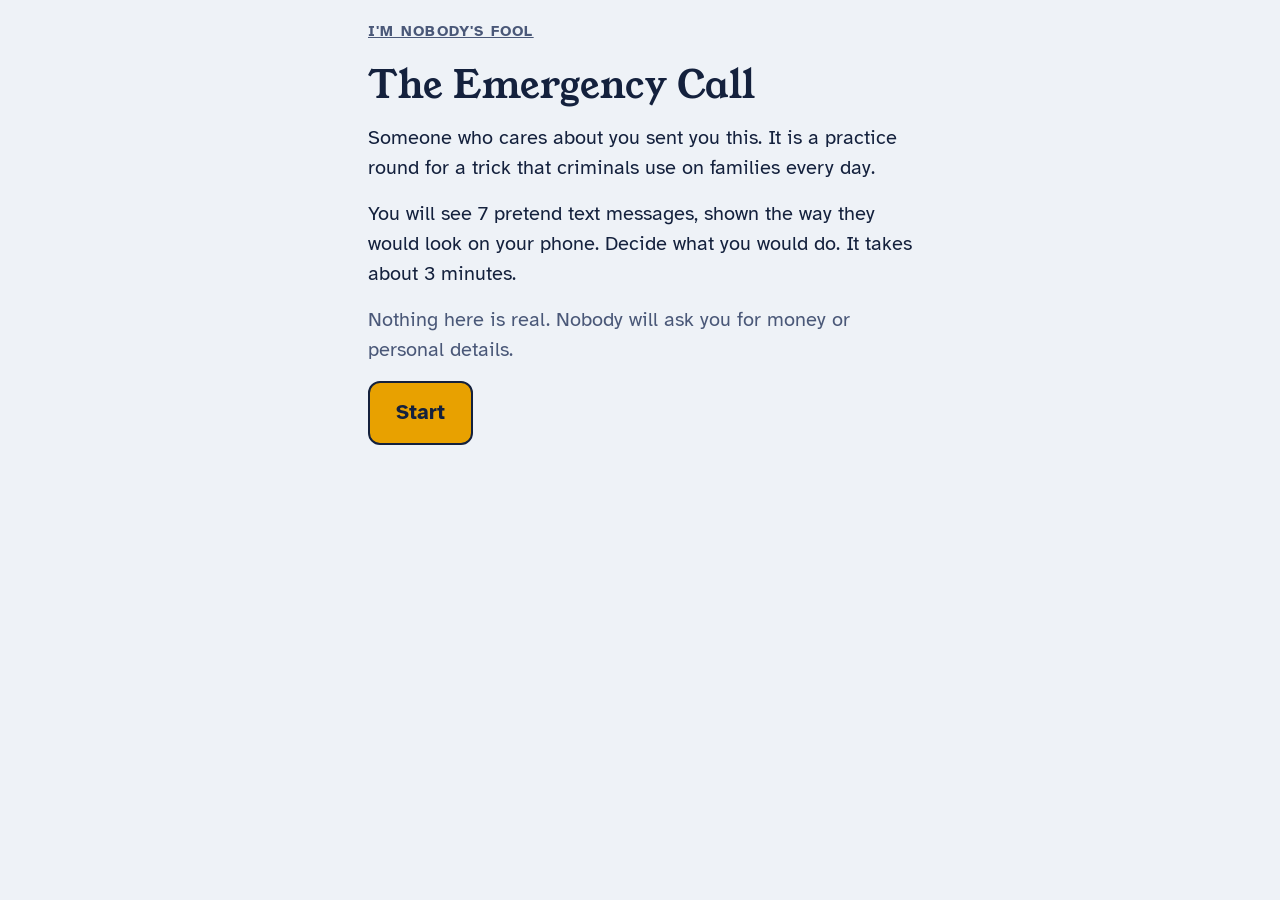
==== emergency-call.html @ 0bb8ac43 "Add home page and The Emergency Call training Co-Authored-By: Claude Opus 5.5 <noreply@anthropic.com" ====
<!doctype html>
<html lang="en">
<head>
<meta charset="utf-8">
<meta name="viewport" content="width=device-width, initial-scale=1">
<meta name="description" content="A three-minute practice round on the family emergency scam.">
<style>body{margin:0}img{max-width:100%}[hidden]{display:none!important}</style>
<title>The Emergency Call</title>
<link rel="stylesheet" href="https://fonts.googleapis.com/css2?family=Atkinson+Hyperlegible:wght@400;700&family=Young+Serif&display=swap">
<style>
/* Layout: one narrow column, phone first. Each round is a text-message thread as it appears on a phone, a question, and large answer buttons. */
:root{
  --bg:#EEF2F7; --surface:#FFFFFF; --ink:#14213D; --muted:#4A5878; --line:#C9D3E3;
  --accent:#E8A100; --on-accent:#14213D; --hover:#DDE6F3;
  --good:#1F7A4D; --good-bg:#E2F3EA; --bad:#B3261E; --bad-bg:#FBE9E7;
  /* the phone thread */
  --ph-bg:#FFFFFF; --ph-bar:#F6F6F6; --ph-rule:#D8D8DC; --ph-ink:#000000; --ph-dim:#6E6E73;
  --ph-in:#E9E9EB; --ph-link:#0A6CFF; --ph-av:#9A9AA2; --ph-av-ink:#FFFFFF;
  --display:"Young Serif",Georgia,"Times New Roman",serif;
  --body:"Atkinson Hyperlegible",Verdana,"Segoe UI",sans-serif;
  --phone:-apple-system,BlinkMacSystemFont,"SF Pro Text","Helvetica Neue",Helvetica,Arial,sans-serif;
}
@media (prefers-color-scheme: dark){ :root:not([data-theme="light"]){
  --bg:#0F1729; --surface:#1A2440; --ink:#F1F4FA; --muted:#A9B5CF; --line:#33416A;
  --accent:#F5B92E; --on-accent:#14213D; --hover:#26335A;
  --good:#6FD3A0; --good-bg:#173527; --bad:#FF9A8F; --bad-bg:#40201D;
  --ph-bg:#000000; --ph-bar:#161618; --ph-rule:#2C2C2E; --ph-ink:#FFFFFF; --ph-dim:#98989F;
  --ph-in:#26262A; --ph-link:#4C9BFF; --ph-av:#5E5E66; --ph-av-ink:#FFFFFF; color-scheme:dark } }
:root[data-theme="dark"]{
  --bg:#0F1729; --surface:#1A2440; --ink:#F1F4FA; --muted:#A9B5CF; --line:#33416A;
  --accent:#F5B92E; --on-accent:#14213D; --hover:#26335A;
  --good:#6FD3A0; --good-bg:#173527; --bad:#FF9A8F; --bad-bg:#40201D;
  --ph-bg:#000000; --ph-bar:#161618; --ph-rule:#2C2C2E; --ph-ink:#FFFFFF; --ph-dim:#98989F;
  --ph-in:#26262A; --ph-link:#4C9BFF; --ph-av:#5E5E66; --ph-av-ink:#FFFFFF; color-scheme:dark }

*{box-sizing:border-box}
body{background:var(--bg);color:var(--ink);font-family:var(--body);font-size:1.25rem;line-height:1.5;padding-inline:16px;padding-block:20px 48px}
main{max-width:34rem;margin-inline:auto;display:flex;flex-direction:column;gap:20px}
h1,h2{font-family:var(--display);font-weight:400;line-height:1.15;margin:0;text-wrap:balance}
h1{font-size:2.4rem}
h2{font-size:1.6rem}
p{margin:0}
.brand{font-size:.95rem;letter-spacing:.08em;text-transform:uppercase;color:var(--muted);font-weight:700}
.stack{display:flex;flex-direction:column;gap:16px}
.muted{color:var(--muted)}

.bar{display:flex;justify-content:space-between;align-items:baseline;gap:12px;font-weight:700;font-variant-numeric:tabular-nums}
.track{height:10px;background:var(--line);border-radius:5px;overflow:hidden}
.track span{display:block;height:100%;background:var(--accent);transition:width .3s}

/* phone thread */
.phone{font-family:var(--phone);background:var(--ph-bg);color:var(--ph-ink);border:2px solid var(--line);border-radius:22px;overflow:hidden;line-height:1.3}
.ph-head{background:var(--ph-bar);border-bottom:1px solid var(--ph-rule);padding:10px 12px 8px;display:grid;grid-template-columns:2rem 1fr 2rem;align-items:center}
.ph-back{color:var(--ph-link);font-size:2rem;line-height:1}
.ph-who{display:flex;flex-direction:column;align-items:center;gap:4px;min-width:0}
.ph-av{width:3rem;height:3rem;border-radius:50%;background:var(--ph-av);color:var(--ph-av-ink);display:flex;align-items:center;justify-content:center;font-size:1.3rem;font-weight:600;position:relative;overflow:hidden}
.ph-av.anon::before{content:"";position:absolute;top:22%;width:36%;height:36%;border-radius:50%;background:var(--ph-av-ink)}
.ph-av.anon::after{content:"";position:absolute;top:64%;width:74%;height:60%;border-radius:50%;background:var(--ph-av-ink)}
.ph-name{font-size:.85rem;overflow-wrap:anywhere;text-align:center}
.ph-body{padding:12px 12px 16px;display:flex;flex-direction:column;gap:4px}
.ph-time{align-self:center;text-align:center;font-size:.75rem;color:var(--ph-dim);padding-bottom:8px}
.ph-time b{font-weight:600}
.bub{align-self:flex-start;max-width:82%;background:var(--ph-in);padding:9px 14px;border-radius:20px;font-size:1.1rem;overflow-wrap:anywhere}
.bub:last-of-type{border-bottom-left-radius:6px}
.ph-junk{font-size:.8rem;color:var(--ph-dim);padding:8px 4px 0}
.ph-junk span{color:var(--ph-link)}

.opts{display:flex;flex-direction:column;gap:12px}
button{font:inherit;color:inherit;cursor:pointer}
.opt{min-height:64px;text-align:left;padding:14px 18px;background:var(--surface);border:2px solid var(--ink);border-radius:12px;font-weight:700}
.opt:hover:not(:disabled){background:var(--hover)}
.opt:disabled{cursor:default;opacity:.55}
.opt.right{background:var(--good-bg);border-color:var(--good);opacity:1}
.opt.wrong{background:var(--bad-bg);border-color:var(--bad);opacity:1}
.go{min-height:64px;padding:14px 26px;background:var(--accent);color:var(--on-accent);border:2px solid var(--ink);border-radius:12px;font-weight:700;font-size:1.3rem;align-self:flex-start}
:focus-visible{outline:4px solid var(--accent);outline-offset:3px}

.result{border-left:8px solid var(--good);background:var(--good-bg);padding:16px 18px;border-radius:0 12px 12px 0;display:flex;flex-direction:column;gap:8px}
.result.miss{border-color:var(--bad);background:var(--bad-bg)}
.result strong.pts{font-size:1.4rem}

.ribbon{align-self:center;width:13rem;max-width:100%;aspect-ratio:1;border-radius:50%;background:var(--accent);color:var(--on-accent);border:6px double var(--on-accent);display:flex;flex-direction:column;align-items:center;justify-content:center;text-align:center;padding:12px}
.ribbon b{font-family:var(--display);font-weight:400;font-size:3.2rem;line-height:1;font-variant-numeric:tabular-nums}
.ribbon span{font-size:1rem;font-weight:700}
.rules{margin:0;padding-left:1.4em;display:flex;flex-direction:column;gap:8px}
.copybox{background:var(--surface);border:2px dashed var(--line);border-radius:12px;padding:16px;user-select:all;overflow-wrap:anywhere}
a{color:inherit}
@media (prefers-reduced-motion: reduce){ .track span{transition:none} }
</style>
</head>
<body>

<main id="app">
  <p class="brand"><a href="index.html">I'm Nobody's Fool</a></p>
  <div class="stack" id="screen">
    <h1>The Emergency Call</h1>
    <p>Someone who cares about you sent you this. It is a practice round for a trick that criminals use on families every day.</p>
    <p>You will see 7 pretend text messages, shown the way they would look on your phone. Decide what you would do. It takes about 3 minutes.</p>
    <p class="muted">Nothing here is real. Nobody will ask you for money or personal details.</p>
    <button class="go" id="start">Start</button>
  </div>
</main>

<script>
/* known: true = a saved contact (name + initial, blue-service label); false = a bare number with the not-in-contacts notice */
var ROUNDS = [
 {from:"+1 (703) 555-0118", known:false, time:"Today 2:14 PM",
  said:["Grandma its me","I got in a car accident and they arrested me. I need $4,000 for bail","Please dont tell mom and dad"],
  q:"What do you do?",
  opts:[["Text back and ask where to send the money",0],["Text back with questions to check it's really them",0],["Don't reply. Call your grandchild on the number you already have",1]],
  why:"Not replying is the safe move. Call your grandchild, or their parents, on the number you already have. A real emergency will still be there in five minutes. Texting back tells the sender your number works and gives them a chance to work on you."},
 {from:"+1 (571) 555-0142", known:false, time:"Today 10:32 AM",
  said:["Hi Mom, I dropped my phone in the sink. This is my new number","Can you Zelle me $900 for rent today? I'll pay you back Friday"],
  q:"Real or scam?",
  opts:[["Real. Send the money",0],["Scam. Don't send anything",1]],
  why:"A new number plus a request for money today is the pattern. Call your child on the old number. Notice the line under the message saying the sender is not in your contacts. On an iPhone you can tap Report Junk right there."},
 {from:"Katie", known:true, time:"Today 9:05 AM",
  said:["Hi Grandpa! Are we still on for lunch Sunday?","I can bring the pie 🥧"],
  q:"Real or scam?",
  opts:[["Real. Answer her",1],["Scam. Ignore it",0]],
  why:"This one is fine. Her name shows because she is saved in your contacts. She asks for no money, there is no rush and no secret. Being careful does not mean being afraid of your own family."},
 {from:"+1 (202) 555-0167", known:false, time:"Today 11:48 AM",
  said:["This is Attorney Mark Daniels with the public defender's office. Your grandson is in custody.","Bail is $8,000 cash. A courier will come to your home within the hour.","The judge has issued a gag order. Do not discuss this with anyone."],
  q:"What do you do?",
  opts:[["Go to the bank and get the cash ready",0],["Reply and ask for his office address, then wait for the courier",0],["Don't reply. Call your grandson or his parents",1]],
  why:"Courts do not text grandparents or send couriers to collect cash, and no judge orders a family to keep quiet. The order to tell no one is there to stop you from checking."},
 {from:"+1 (540) 555-0193", known:false, time:"Today 8:41 PM",
  said:["Nana its Emma. Please I'm scared","I can't call, they only let me text","You know it's me. Ask me anything"],
  q:"She says to ask her anything. What is the best test?",
  opts:[["Ask for her birthday",0],["Ask her to send a photo",0],["Ask for the family password, then call her real number",1]],
  why:"Birthdays and photos are easy to find online. A family password that you agreed on in person is something a stranger cannot look up. The same test works on a phone call, because computers can now copy a voice from a short video clip."},
 {from:"+1 (703) 555-0118", known:false, time:"Today 2:31 PM",
  said:["Fastest way to fix this is gift cards","Go to the drugstore and buy four $500 cards. Text me a photo of the back of each one","Hurry please"],
  q:"Real or scam?",
  opts:[["Real. He needs it fast",0],["Scam. Stop replying",1]],
  why:"Gift cards are for gifts. No court, hospital, lawyer or grandchild takes them as payment. Anyone who asks for the numbers or a photo of the back of a card is stealing from you."},
 {from:"Susan", known:true, time:"Today 3:20 PM",
  said:["Hi Dad. My car is in the shop on Elm Street until 5","Any chance you could pick me up when you're out?"],
  q:"Real or scam?",
  opts:[["Real. Go pick her up",1],["Scam. Ignore it",0]],
  why:"This is an ordinary text. She is in your contacts and asks for no money, with no hurry and no secret. If a message from a familiar name ever does ask for money, call that person before you do anything."}
];
var WIN = 100, LEARN = 25, MAX = ROUNDS.length * WIN;
var st = {i:-1, score:0, right:0, picked:null};
var screen = document.getElementById("screen");

function el(tag, cls, text){ var e=document.createElement(tag); if(cls) e.className=cls; if(text!=null) e.textContent=text; return e; }

function thread(r){
  var phone = el("div","phone");
  phone.setAttribute("role","group");
  phone.setAttribute("aria-label","Text message from "+r.from+(r.known?", saved in your contacts":", not in your contacts"));
  var head = el("div","ph-head");
  var back = el("span","ph-back","‹"); back.setAttribute("aria-hidden","true");
  var who = el("div","ph-who");
  var av = el("div","ph-av"+(r.known?"":" anon"), r.known ? r.from.charAt(0) : "");
  av.setAttribute("aria-hidden","true");
  who.append(av, el("div","ph-name",r.from+" ›"));
  head.append(back, who, el("span"));
  var body = el("div","ph-body");
  var time = el("div","ph-time");
  time.append(el("b",null,r.known?"iMessage":"Text Message"), document.createElement("br"), r.time);
  body.append(time);
  r.said.forEach(function(t){ body.append(el("div","bub",t)); });
  if(!r.known){
    var junk = el("div","ph-junk","The sender is not in your contact list. ");
    junk.append(el("span",null,"Report Junk"));
    body.append(junk);
  }
  phone.append(head, body);
  return phone;
}

function render(){
  if(st.i < 0) return;
  screen.textContent = "";
  if(st.i >= ROUNDS.length) return renderEnd();
  var r = ROUNDS[st.i];

  var bar = el("div","bar");
  bar.append(el("span",null,"Round "+(st.i+1)+" of "+ROUNDS.length), el("span",null,st.score+" points"));
  var track = el("div","track"); var fill = el("span"); fill.style.width = (st.i/ROUNDS.length*100)+"%"; track.append(fill);

  var q = el("h2",null,r.q);
  var opts = el("div","opts");
  r.opts.forEach(function(o, n){
    var b = el("button","opt",o[0]); b.type="button";
    if(st.picked !== null){
      b.disabled = true;
      if(o[1]){ b.classList.add("right"); b.textContent = "✓ " + o[0]; }
      else if(n === st.picked){ b.classList.add("wrong"); b.textContent = "✗ " + o[0]; }
    } else b.onclick = function(){ pick(n); };
    opts.append(b);
  });
  screen.append(bar, track, thread(r), q, opts);

  if(st.picked !== null){
    var ok = r.opts[st.picked][1] === 1;
    var res = el("div","result"+(ok?"":" miss")); res.setAttribute("role","status");
    res.append(
      el("strong","pts", ok ? "Correct. +"+WIN+" points" : "That is the one they count on. +"+LEARN+" points for learning it"),
      el("p",null,r.why));
    var next = el("button","go", st.i === ROUNDS.length-1 ? "See my score" : "Next");
    next.type="button"; next.onclick = function(){ st.i++; st.picked=null; render(); window.scrollTo(0,0); };
    screen.append(res, next);
    next.focus({preventScroll:true}); res.scrollIntoView({block:"nearest"});
  }
}

function pick(n){
  var ok = ROUNDS[st.i].opts[n][1] === 1;
  st.picked = n; st.score += ok ? WIN : LEARN; if(ok) st.right++;
  render();
}

function rank(){
  if(st.right === ROUNDS.length) return ["Nobody's Fool","A perfect round. A scammer would have given up on you."];
  if(st.right >= ROUNDS.length-2) return ["Sharp as a Tack","You caught nearly all of them, and now you know the rest."];
  return ["Wiser Than This Morning","You finished the training, and every miss here is one you will catch in real life."];
}

function renderEnd(){
  var rk = rank();
  var ribbon = el("div","ribbon"); ribbon.append(el("span",null,"You scored"), el("b",null,String(st.score)), el("span",null,"out of "+MAX));
  var rules = el("ol","rules");
  ["Don't reply, and hang up if they call. You are never being rude to a stranger who asks for money.",
   "Call the person yourself on the number you already have.",
   "Ask for the family password. If you don't have one, pick one this week."].forEach(function(t){ rules.append(el("li",null,t)); });
  var brag = "I just scored "+st.score+" out of "+MAX+" on the I'm Nobody's Fool emergency scam training. My title: "+rk[0]+". Let's pick a family password next time we talk.";
  var box = el("div","copybox",brag);
  var copy = el("button","go","Copy this message"); copy.type="button";
  copy.onclick = function(){
    var done = function(){ copy.textContent = "Copied. Paste it into a text or email"; };
    try{ navigator.clipboard.writeText(brag).then(done, sel); }catch(e){ sel(); }
    function sel(){ var g=document.createRange(); g.selectNodeContents(box); var s=getSelection(); s.removeAllRanges(); s.addRange(g); copy.textContent="Selected. Now press and hold to copy"; }
  };
  var again = el("button","opt","Play again"); again.type="button";
  again.onclick = function(){ st = {i:0,score:0,right:0,picked:null}; render(); window.scrollTo(0,0); };
  var rep = el("p","muted"); rep.append("If a message like these ever arrives for real, you can report it at ");
  var a = el("a",null,"ReportFraud.ftc.gov"); a.href="https://reportfraud.ftc.gov"; rep.append(a, ".");

  var h = el("h1",null,rk[0]); h.tabIndex=-1;
  screen.append(ribbon, h, el("p",null,rk[1]),
    el("h2",null,"Three things to keep"), rules,
    el("h2",null,"Tell the person who sent this"), box, copy, again, rep);
  h.focus({preventScroll:true});
}

function start(data){
  if(data && typeof data.i === "number") st = data;
  document.getElementById("start").onclick = function(){ st.i = 0; render(); };
  render();
}
var hot = window.claude && window.claude.hot;
if(hot && hot.snapshot) hot.snapshot(function(){ return st; });
if(hot && hot.ready) hot.ready(start); else start((hot && hot.data) || {});
</script>

</body>
</html>
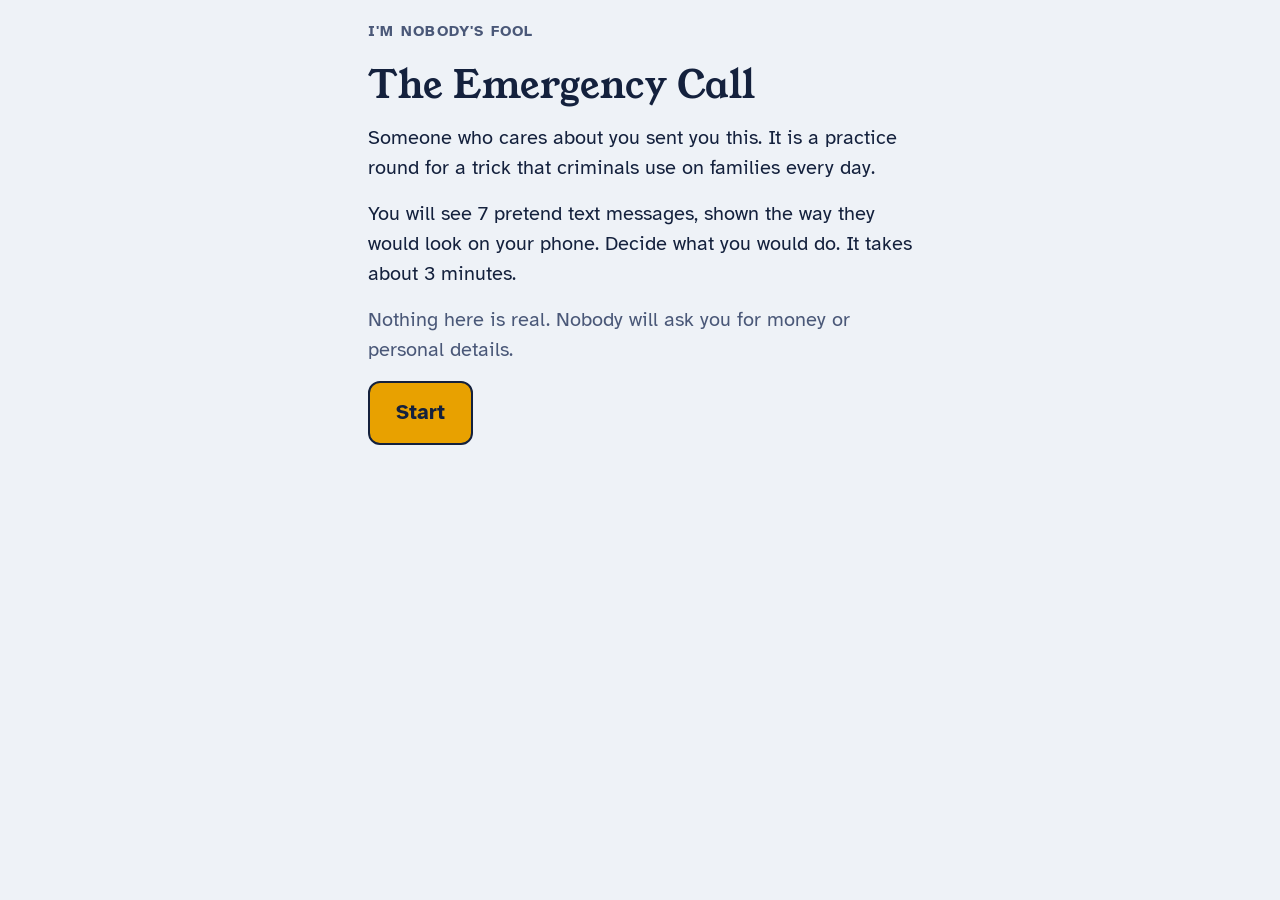
==== commit 0c9350f4: "Rotate questions more thoroughly - Practice tests bring back the least recently seen questions once " ====
--- a/emergency-call.html
+++ b/emergency-call.html
@@ -4,92 +4,12 @@
 <meta charset="utf-8">
 <meta name="viewport" content="width=device-width, initial-scale=1">
 <meta name="description" content="A three-minute practice round on the family emergency scam.">
-<style>body{margin:0}img{max-width:100%}[hidden]{display:none!important}</style>
 <title>The Emergency Call</title>
 <link rel="stylesheet" href="https://fonts.googleapis.com/css2?family=Atkinson+Hyperlegible:wght@400;700&family=Young+Serif&display=swap">
-<style>
-/* Layout: one narrow column, phone first. Each round is a text-message thread as it appears on a phone, a question, and large answer buttons. */
-:root{
-  --bg:#EEF2F7; --surface:#FFFFFF; --ink:#14213D; --muted:#4A5878; --line:#C9D3E3;
-  --accent:#E8A100; --on-accent:#14213D; --hover:#DDE6F3;
-  --good:#1F7A4D; --good-bg:#E2F3EA; --bad:#B3261E; --bad-bg:#FBE9E7;
-  /* the phone thread */
-  --ph-bg:#FFFFFF; --ph-bar:#F6F6F6; --ph-rule:#D8D8DC; --ph-ink:#000000; --ph-dim:#6E6E73;
-  --ph-in:#E9E9EB; --ph-link:#0A6CFF; --ph-av:#9A9AA2; --ph-av-ink:#FFFFFF;
-  --display:"Young Serif",Georgia,"Times New Roman",serif;
-  --body:"Atkinson Hyperlegible",Verdana,"Segoe UI",sans-serif;
-  --phone:-apple-system,BlinkMacSystemFont,"SF Pro Text","Helvetica Neue",Helvetica,Arial,sans-serif;
-}
-@media (prefers-color-scheme: dark){ :root:not([data-theme="light"]){
-  --bg:#0F1729; --surface:#1A2440; --ink:#F1F4FA; --muted:#A9B5CF; --line:#33416A;
-  --accent:#F5B92E; --on-accent:#14213D; --hover:#26335A;
-  --good:#6FD3A0; --good-bg:#173527; --bad:#FF9A8F; --bad-bg:#40201D;
-  --ph-bg:#000000; --ph-bar:#161618; --ph-rule:#2C2C2E; --ph-ink:#FFFFFF; --ph-dim:#98989F;
-  --ph-in:#26262A; --ph-link:#4C9BFF; --ph-av:#5E5E66; --ph-av-ink:#FFFFFF; color-scheme:dark } }
-:root[data-theme="dark"]{
-  --bg:#0F1729; --surface:#1A2440; --ink:#F1F4FA; --muted:#A9B5CF; --line:#33416A;
-  --accent:#F5B92E; --on-accent:#14213D; --hover:#26335A;
-  --good:#6FD3A0; --good-bg:#173527; --bad:#FF9A8F; --bad-bg:#40201D;
-  --ph-bg:#000000; --ph-bar:#161618; --ph-rule:#2C2C2E; --ph-ink:#FFFFFF; --ph-dim:#98989F;
-  --ph-in:#26262A; --ph-link:#4C9BFF; --ph-av:#5E5E66; --ph-av-ink:#FFFFFF; color-scheme:dark }
-
-*{box-sizing:border-box}
-body{background:var(--bg);color:var(--ink);font-family:var(--body);font-size:1.25rem;line-height:1.5;padding-inline:16px;padding-block:20px 48px}
-main{max-width:34rem;margin-inline:auto;display:flex;flex-direction:column;gap:20px}
-h1,h2{font-family:var(--display);font-weight:400;line-height:1.15;margin:0;text-wrap:balance}
-h1{font-size:2.4rem}
-h2{font-size:1.6rem}
-p{margin:0}
-.brand{font-size:.95rem;letter-spacing:.08em;text-transform:uppercase;color:var(--muted);font-weight:700}
-.stack{display:flex;flex-direction:column;gap:16px}
-.muted{color:var(--muted)}
-
-.bar{display:flex;justify-content:space-between;align-items:baseline;gap:12px;font-weight:700;font-variant-numeric:tabular-nums}
-.track{height:10px;background:var(--line);border-radius:5px;overflow:hidden}
-.track span{display:block;height:100%;background:var(--accent);transition:width .3s}
-
-/* phone thread */
-.phone{font-family:var(--phone);background:var(--ph-bg);color:var(--ph-ink);border:2px solid var(--line);border-radius:22px;overflow:hidden;line-height:1.3}
-.ph-head{background:var(--ph-bar);border-bottom:1px solid var(--ph-rule);padding:10px 12px 8px;display:grid;grid-template-columns:2rem 1fr 2rem;align-items:center}
-.ph-back{color:var(--ph-link);font-size:2rem;line-height:1}
-.ph-who{display:flex;flex-direction:column;align-items:center;gap:4px;min-width:0}
-.ph-av{width:3rem;height:3rem;border-radius:50%;background:var(--ph-av);color:var(--ph-av-ink);display:flex;align-items:center;justify-content:center;font-size:1.3rem;font-weight:600;position:relative;overflow:hidden}
-.ph-av.anon::before{content:"";position:absolute;top:22%;width:36%;height:36%;border-radius:50%;background:var(--ph-av-ink)}
-.ph-av.anon::after{content:"";position:absolute;top:64%;width:74%;height:60%;border-radius:50%;background:var(--ph-av-ink)}
-.ph-name{font-size:.85rem;overflow-wrap:anywhere;text-align:center}
-.ph-body{padding:12px 12px 16px;display:flex;flex-direction:column;gap:4px}
-.ph-time{align-self:center;text-align:center;font-size:.75rem;color:var(--ph-dim);padding-bottom:8px}
-.ph-time b{font-weight:600}
-.bub{align-self:flex-start;max-width:82%;background:var(--ph-in);padding:9px 14px;border-radius:20px;font-size:1.1rem;overflow-wrap:anywhere}
-.bub:last-of-type{border-bottom-left-radius:6px}
-.ph-junk{font-size:.8rem;color:var(--ph-dim);padding:8px 4px 0}
-.ph-junk span{color:var(--ph-link)}
-
-.opts{display:flex;flex-direction:column;gap:12px}
-button{font:inherit;color:inherit;cursor:pointer}
-.opt{min-height:64px;text-align:left;padding:14px 18px;background:var(--surface);border:2px solid var(--ink);border-radius:12px;font-weight:700}
-.opt:hover:not(:disabled){background:var(--hover)}
-.opt:disabled{cursor:default;opacity:.55}
-.opt.right{background:var(--good-bg);border-color:var(--good);opacity:1}
-.opt.wrong{background:var(--bad-bg);border-color:var(--bad);opacity:1}
-.go{min-height:64px;padding:14px 26px;background:var(--accent);color:var(--on-accent);border:2px solid var(--ink);border-radius:12px;font-weight:700;font-size:1.3rem;align-self:flex-start}
-:focus-visible{outline:4px solid var(--accent);outline-offset:3px}
-
-.result{border-left:8px solid var(--good);background:var(--good-bg);padding:16px 18px;border-radius:0 12px 12px 0;display:flex;flex-direction:column;gap:8px}
-.result.miss{border-color:var(--bad);background:var(--bad-bg)}
-.result strong.pts{font-size:1.4rem}
-
-.ribbon{align-self:center;width:13rem;max-width:100%;aspect-ratio:1;border-radius:50%;background:var(--accent);color:var(--on-accent);border:6px double var(--on-accent);display:flex;flex-direction:column;align-items:center;justify-content:center;text-align:center;padding:12px}
-.ribbon b{font-family:var(--display);font-weight:400;font-size:3.2rem;line-height:1;font-variant-numeric:tabular-nums}
-.ribbon span{font-size:1rem;font-weight:700}
-.rules{margin:0;padding-left:1.4em;display:flex;flex-direction:column;gap:8px}
-.copybox{background:var(--surface);border:2px dashed var(--line);border-radius:12px;padding:16px;user-select:all;overflow-wrap:anywhere}
-a{color:inherit}
-@media (prefers-reduced-motion: reduce){ .track span{transition:none} }
-</style>
+<style>body{margin:0}img{max-width:100%}[hidden]{display:none!important}</style>
+<link rel="stylesheet" href="assets/quiz.css">
 </head>
 <body>
-
 <main id="app">
   <p class="brand"><a href="index.html">I'm Nobody's Fool</a></p>
   <div class="stack" id="screen">
@@ -100,161 +20,9 @@
     <button class="go" id="start">Start</button>
   </div>
 </main>
-
-<script>
-/* known: true = a saved contact (name + initial, blue-service label); false = a bare number with the not-in-contacts notice */
-var ROUNDS = [
- {from:"+1 (703) 555-0118", known:false, time:"Today 2:14 PM",
-  said:["Grandma its me","I got in a car accident and they arrested me. I need $4,000 for bail","Please dont tell mom and dad"],
-  q:"What do you do?",
-  opts:[["Text back and ask where to send the money",0],["Text back with questions to check it's really them",0],["Don't reply. Call your grandchild on the number you already have",1]],
-  why:"Not replying is the safe move. Call your grandchild, or their parents, on the number you already have. A real emergency will still be there in five minutes. Texting back tells the sender your number works and gives them a chance to work on you."},
- {from:"+1 (571) 555-0142", known:false, time:"Today 10:32 AM",
-  said:["Hi Mom, I dropped my phone in the sink. This is my new number","Can you Zelle me $900 for rent today? I'll pay you back Friday"],
-  q:"Real or scam?",
-  opts:[["Real. Send the money",0],["Scam. Don't send anything",1]],
-  why:"A new number plus a request for money today is the pattern. Call your child on the old number. Notice the line under the message saying the sender is not in your contacts. On an iPhone you can tap Report Junk right there."},
- {from:"Katie", known:true, time:"Today 9:05 AM",
-  said:["Hi Grandpa! Are we still on for lunch Sunday?","I can bring the pie 🥧"],
-  q:"Real or scam?",
-  opts:[["Real. Answer her",1],["Scam. Ignore it",0]],
-  why:"This one is fine. Her name shows because she is saved in your contacts. She asks for no money, there is no rush and no secret. Being careful does not mean being afraid of your own family."},
- {from:"+1 (202) 555-0167", known:false, time:"Today 11:48 AM",
-  said:["This is Attorney Mark Daniels with the public defender's office. Your grandson is in custody.","Bail is $8,000 cash. A courier will come to your home within the hour.","The judge has issued a gag order. Do not discuss this with anyone."],
-  q:"What do you do?",
-  opts:[["Go to the bank and get the cash ready",0],["Reply and ask for his office address, then wait for the courier",0],["Don't reply. Call your grandson or his parents",1]],
-  why:"Courts do not text grandparents or send couriers to collect cash, and no judge orders a family to keep quiet. The order to tell no one is there to stop you from checking."},
- {from:"+1 (540) 555-0193", known:false, time:"Today 8:41 PM",
-  said:["Nana its Emma. Please I'm scared","I can't call, they only let me text","You know it's me. Ask me anything"],
-  q:"She says to ask her anything. What is the best test?",
-  opts:[["Ask for her birthday",0],["Ask her to send a photo",0],["Ask for the family password, then call her real number",1]],
-  why:"Birthdays and photos are easy to find online. A family password that you agreed on in person is something a stranger cannot look up. The same test works on a phone call, because computers can now copy a voice from a short video clip."},
- {from:"+1 (703) 555-0118", known:false, time:"Today 2:31 PM",
-  said:["Fastest way to fix this is gift cards","Go to the drugstore and buy four $500 cards. Text me a photo of the back of each one","Hurry please"],
-  q:"Real or scam?",
-  opts:[["Real. He needs it fast",0],["Scam. Stop replying",1]],
-  why:"Gift cards are for gifts. No court, hospital, lawyer or grandchild takes them as payment. Anyone who asks for the numbers or a photo of the back of a card is stealing from you."},
- {from:"Susan", known:true, time:"Today 3:20 PM",
-  said:["Hi Dad. My car is in the shop on Elm Street until 5","Any chance you could pick me up when you're out?"],
-  q:"Real or scam?",
-  opts:[["Real. Go pick her up",1],["Scam. Ignore it",0]],
-  why:"This is an ordinary text. She is in your contacts and asks for no money, with no hurry and no secret. If a message from a familiar name ever does ask for money, call that person before you do anything."}
-];
-var WIN = 100, LEARN = 25, MAX = ROUNDS.length * WIN;
-var st = {i:-1, score:0, right:0, picked:null};
-var screen = document.getElementById("screen");
-
-function el(tag, cls, text){ var e=document.createElement(tag); if(cls) e.className=cls; if(text!=null) e.textContent=text; return e; }
-
-function thread(r){
-  var phone = el("div","phone");
-  phone.setAttribute("role","group");
-  phone.setAttribute("aria-label","Text message from "+r.from+(r.known?", saved in your contacts":", not in your contacts"));
-  var head = el("div","ph-head");
-  var back = el("span","ph-back","‹"); back.setAttribute("aria-hidden","true");
-  var who = el("div","ph-who");
-  var av = el("div","ph-av"+(r.known?"":" anon"), r.known ? r.from.charAt(0) : "");
-  av.setAttribute("aria-hidden","true");
-  who.append(av, el("div","ph-name",r.from+" ›"));
-  head.append(back, who, el("span"));
-  var body = el("div","ph-body");
-  var time = el("div","ph-time");
-  time.append(el("b",null,r.known?"iMessage":"Text Message"), document.createElement("br"), r.time);
-  body.append(time);
-  r.said.forEach(function(t){ body.append(el("div","bub",t)); });
-  if(!r.known){
-    var junk = el("div","ph-junk","The sender is not in your contact list. ");
-    junk.append(el("span",null,"Report Junk"));
-    body.append(junk);
-  }
-  phone.append(head, body);
-  return phone;
-}
-
-function render(){
-  if(st.i < 0) return;
-  screen.textContent = "";
-  if(st.i >= ROUNDS.length) return renderEnd();
-  var r = ROUNDS[st.i];
-
-  var bar = el("div","bar");
-  bar.append(el("span",null,"Round "+(st.i+1)+" of "+ROUNDS.length), el("span",null,st.score+" points"));
-  var track = el("div","track"); var fill = el("span"); fill.style.width = (st.i/ROUNDS.length*100)+"%"; track.append(fill);
-
-  var q = el("h2",null,r.q);
-  var opts = el("div","opts");
-  r.opts.forEach(function(o, n){
-    var b = el("button","opt",o[0]); b.type="button";
-    if(st.picked !== null){
-      b.disabled = true;
-      if(o[1]){ b.classList.add("right"); b.textContent = "✓ " + o[0]; }
-      else if(n === st.picked){ b.classList.add("wrong"); b.textContent = "✗ " + o[0]; }
-    } else b.onclick = function(){ pick(n); };
-    opts.append(b);
-  });
-  screen.append(bar, track, thread(r), q, opts);
-
-  if(st.picked !== null){
-    var ok = r.opts[st.picked][1] === 1;
-    var res = el("div","result"+(ok?"":" miss")); res.setAttribute("role","status");
-    res.append(
-      el("strong","pts", ok ? "Correct. +"+WIN+" points" : "That is the one they count on. +"+LEARN+" points for learning it"),
-      el("p",null,r.why));
-    var next = el("button","go", st.i === ROUNDS.length-1 ? "See my score" : "Next");
-    next.type="button"; next.onclick = function(){ st.i++; st.picked=null; render(); window.scrollTo(0,0); };
-    screen.append(res, next);
-    next.focus({preventScroll:true}); res.scrollIntoView({block:"nearest"});
-  }
-}
-
-function pick(n){
-  var ok = ROUNDS[st.i].opts[n][1] === 1;
-  st.picked = n; st.score += ok ? WIN : LEARN; if(ok) st.right++;
-  render();
-}
-
-function rank(){
-  if(st.right === ROUNDS.length) return ["Nobody's Fool","A perfect round. A scammer would have given up on you."];
-  if(st.right >= ROUNDS.length-2) return ["Sharp as a Tack","You caught nearly all of them, and now you know the rest."];
-  return ["Wiser Than This Morning","You finished the training, and every miss here is one you will catch in real life."];
-}
-
-function renderEnd(){
-  var rk = rank();
-  var ribbon = el("div","ribbon"); ribbon.append(el("span",null,"You scored"), el("b",null,String(st.score)), el("span",null,"out of "+MAX));
-  var rules = el("ol","rules");
-  ["Don't reply, and hang up if they call. You are never being rude to a stranger who asks for money.",
-   "Call the person yourself on the number you already have.",
-   "Ask for the family password. If you don't have one, pick one this week."].forEach(function(t){ rules.append(el("li",null,t)); });
-  var brag = "I just scored "+st.score+" out of "+MAX+" on the I'm Nobody's Fool emergency scam training. My title: "+rk[0]+". Let's pick a family password next time we talk.";
-  var box = el("div","copybox",brag);
-  var copy = el("button","go","Copy this message"); copy.type="button";
-  copy.onclick = function(){
-    var done = function(){ copy.textContent = "Copied. Paste it into a text or email"; };
-    try{ navigator.clipboard.writeText(brag).then(done, sel); }catch(e){ sel(); }
-    function sel(){ var g=document.createRange(); g.selectNodeContents(box); var s=getSelection(); s.removeAllRanges(); s.addRange(g); copy.textContent="Selected. Now press and hold to copy"; }
-  };
-  var again = el("button","opt","Play again"); again.type="button";
-  again.onclick = function(){ st = {i:0,score:0,right:0,picked:null}; render(); window.scrollTo(0,0); };
-  var rep = el("p","muted"); rep.append("If a message like these ever arrives for real, you can report it at ");
-  var a = el("a",null,"ReportFraud.ftc.gov"); a.href="https://reportfraud.ftc.gov"; rep.append(a, ".");
-
-  var h = el("h1",null,rk[0]); h.tabIndex=-1;
-  screen.append(ribbon, h, el("p",null,rk[1]),
-    el("h2",null,"Three things to keep"), rules,
-    el("h2",null,"Tell the person who sent this"), box, copy, again, rep);
-  h.focus({preventScroll:true});
-}
-
-function start(data){
-  if(data && typeof data.i === "number") st = data;
-  document.getElementById("start").onclick = function(){ st.i = 0; render(); };
-  render();
-}
-var hot = window.claude && window.claude.hot;
-if(hot && hot.snapshot) hot.snapshot(function(){ return st; });
-if(hot && hot.ready) hot.ready(start); else start((hot && hot.data) || {});
-</script>
-
+<script src="assets/config.js"></script>
+<script src="assets/questions.js"></script>
+<script src="assets/engine.js"></script>
+<script>NF_run({test:"emergency-call", fixed:["fam-1","fam-2","fam-3","fam-4","fam-5","fam-6","fam-7"], spare:["fam-8"]});</script>
 </body>
 </html>
--- a/assets/quiz.css
+++ b/assets/quiz.css
@@ -0,0 +1,129 @@
+/* Layout: one narrow column, phone first. Each round is a text-message thread as it appears on a phone, a question, and large answer buttons. */
+:root{
+  --bg:#EEF2F7; --surface:#FFFFFF; --ink:#14213D; --muted:#4A5878; --line:#C9D3E3;
+  --accent:#E8A100; --on-accent:#14213D; --hover:#DDE6F3;
+  --good:#1F7A4D; --good-bg:#E2F3EA; --bad:#B3261E; --bad-bg:#FBE9E7;
+  /* the phone thread */
+  --ph-bg:#FFFFFF; --ph-bar:#F6F6F6; --ph-rule:#D8D8DC; --ph-ink:#000000; --ph-dim:#6E6E73;
+  --ph-in:#E9E9EB; --ph-link:#0A6CFF; --ph-av:#9A9AA2; --ph-av-ink:#FFFFFF;
+  --display:"Young Serif",Georgia,"Times New Roman",serif;
+  --body:"Atkinson Hyperlegible",Verdana,"Segoe UI",sans-serif;
+  --phone:-apple-system,BlinkMacSystemFont,"SF Pro Text","Helvetica Neue",Helvetica,Arial,sans-serif;
+}
+@media (prefers-color-scheme: dark){ :root:not([data-theme="light"]){
+  --bg:#0F1729; --surface:#1A2440; --ink:#F1F4FA; --muted:#A9B5CF; --line:#33416A;
+  --accent:#F5B92E; --on-accent:#14213D; --hover:#26335A;
+  --good:#6FD3A0; --good-bg:#173527; --bad:#FF9A8F; --bad-bg:#40201D;
+  --ph-bg:#000000; --ph-bar:#161618; --ph-rule:#2C2C2E; --ph-ink:#FFFFFF; --ph-dim:#98989F;
+  --ph-in:#26262A; --ph-link:#4C9BFF; --ph-av:#5E5E66; --ph-av-ink:#FFFFFF; color-scheme:dark } }
+:root[data-theme="dark"]{
+  --bg:#0F1729; --surface:#1A2440; --ink:#F1F4FA; --muted:#A9B5CF; --line:#33416A;
+  --accent:#F5B92E; --on-accent:#14213D; --hover:#26335A;
+  --good:#6FD3A0; --good-bg:#173527; --bad:#FF9A8F; --bad-bg:#40201D;
+  --ph-bg:#000000; --ph-bar:#161618; --ph-rule:#2C2C2E; --ph-ink:#FFFFFF; --ph-dim:#98989F;
+  --ph-in:#26262A; --ph-link:#4C9BFF; --ph-av:#5E5E66; --ph-av-ink:#FFFFFF; color-scheme:dark }
+
+*{box-sizing:border-box}
+body{background:var(--bg);color:var(--ink);font-family:var(--body);font-size:1.25rem;line-height:1.5;padding-inline:16px;padding-block:20px 48px}
+main{max-width:34rem;margin-inline:auto;display:flex;flex-direction:column;gap:20px}
+h1,h2{font-family:var(--display);font-weight:400;line-height:1.15;margin:0;text-wrap:balance}
+h1{font-size:2.4rem}
+h2{font-size:1.6rem}
+p{margin:0}
+.brand{font-size:.95rem;letter-spacing:.08em;text-transform:uppercase;color:var(--muted);font-weight:700}
+.stack{display:flex;flex-direction:column;gap:16px}
+.muted{color:var(--muted)}
+
+.bar{display:flex;justify-content:space-between;align-items:baseline;gap:12px;font-weight:700;font-variant-numeric:tabular-nums}
+.track{height:10px;background:var(--line);border-radius:5px;overflow:hidden}
+.track span{display:block;height:100%;background:var(--accent);transition:width .3s}
+
+/* phone thread */
+.phone{font-family:var(--phone);background:var(--ph-bg);color:var(--ph-ink);border:2px solid var(--line);border-radius:22px;overflow:hidden;line-height:1.3}
+.ph-head{background:var(--ph-bar);border-bottom:1px solid var(--ph-rule);padding:10px 12px 8px;display:grid;grid-template-columns:2rem 1fr 2rem;align-items:center}
+.ph-back{color:var(--ph-link);font-size:2rem;line-height:1}
+.ph-who{display:flex;flex-direction:column;align-items:center;gap:4px;min-width:0}
+.ph-av{width:3rem;height:3rem;border-radius:50%;background:var(--ph-av);color:var(--ph-av-ink);display:flex;align-items:center;justify-content:center;font-size:1.3rem;font-weight:600;position:relative;overflow:hidden}
+.ph-av.anon::before{content:"";position:absolute;top:22%;width:36%;height:36%;border-radius:50%;background:var(--ph-av-ink)}
+.ph-av.anon::after{content:"";position:absolute;top:64%;width:74%;height:60%;border-radius:50%;background:var(--ph-av-ink)}
+.ph-name{font-size:.85rem;overflow-wrap:anywhere;text-align:center}
+.ph-body{padding:12px 12px 16px;display:flex;flex-direction:column;gap:4px}
+.ph-time{align-self:center;text-align:center;font-size:.75rem;color:var(--ph-dim);padding-bottom:8px}
+.ph-time b{font-weight:600}
+.bub{align-self:flex-start;max-width:82%;background:var(--ph-in);padding:9px 14px;border-radius:20px;font-size:1.1rem;overflow-wrap:anywhere}
+.bub:last-of-type{border-bottom-left-radius:6px}
+.ph-junk{font-size:.8rem;color:var(--ph-dim);padding:8px 4px 0}
+.ph-junk span{color:var(--ph-link)}
+
+.opts{display:flex;flex-direction:column;gap:12px}
+button{font:inherit;color:inherit;cursor:pointer}
+.opt{min-height:64px;text-align:left;padding:14px 18px;background:var(--surface);border:2px solid var(--ink);border-radius:12px;font-weight:700}
+.opt:hover:not(:disabled){background:var(--hover)}
+.opt:disabled{cursor:default;opacity:.55}
+.opt.right{background:var(--good-bg);border-color:var(--good);opacity:1}
+.opt.wrong{background:var(--bad-bg);border-color:var(--bad);opacity:1}
+.go{min-height:64px;padding:14px 26px;background:var(--accent);color:var(--on-accent);border:2px solid var(--ink);border-radius:12px;font-weight:700;font-size:1.3rem;align-self:flex-start}
+:focus-visible{outline:4px solid var(--accent);outline-offset:3px}
+
+.result{border-left:8px solid var(--good);background:var(--good-bg);padding:16px 18px;border-radius:0 12px 12px 0;display:flex;flex-direction:column;gap:8px}
+.result.miss{border-color:var(--bad);background:var(--bad-bg)}
+.result strong.pts{font-size:1.4rem}
+
+.ribbon{align-self:center;width:13rem;max-width:100%;aspect-ratio:1;border-radius:50%;background:var(--accent);color:var(--on-accent);border:6px double var(--on-accent);display:flex;flex-direction:column;align-items:center;justify-content:center;text-align:center;padding:12px}
+.ribbon b{font-family:var(--display);font-weight:400;font-size:3.2rem;line-height:1;font-variant-numeric:tabular-nums}
+.ribbon span{font-size:1rem;font-weight:700}
+.rules{margin:0;padding-left:1.4em;display:flex;flex-direction:column;gap:8px}
+.copybox{background:var(--surface);border:2px dashed var(--line);border-radius:12px;padding:16px;user-select:all;overflow-wrap:anywhere}
+a{color:inherit}
+@media (prefers-reduced-motion: reduce){ .track span{transition:none} }
+
+/* --- added: setup line, difficulty, email view, end-of-test options --- */
+.brand a{color:inherit;text-decoration:none}
+.setup{background:var(--surface);border-left:6px solid var(--accent);padding:12px 16px;border-radius:0 10px 10px 0;font-size:1.1rem}
+.level{font-size:.95rem;color:var(--muted);font-weight:700;letter-spacing:.04em}
+.level i{font-style:normal;letter-spacing:.15em;color:var(--ink)}
+.mail{font-family:var(--phone);background:var(--ph-bg);color:var(--ph-ink);border:2px solid var(--line);border-radius:14px;overflow:hidden;line-height:1.4}
+.mail-head{background:var(--ph-bar);border-bottom:1px solid var(--ph-rule);padding:12px 14px;display:flex;flex-direction:column;gap:4px;font-size:.95rem}
+.mail-head b{font-size:1.15rem}
+.mail-head .addr{color:var(--ph-dim);overflow-wrap:anywhere}
+.mail-body{padding:14px;display:flex;flex-direction:column;gap:12px;font-size:1.05rem;align-items:flex-start}
+.mail-btn{background:var(--ph-link);color:#FFFFFF;border-radius:8px;padding:10px 16px;font-weight:600}
+.mail-url{font-size:.85rem;color:var(--ph-dim);overflow-wrap:anywhere}
+.mail-url span{color:var(--ph-ink)}
+.card{background:var(--surface);border:2px solid var(--ink);border-radius:16px;padding:22px;display:flex;flex-direction:column;gap:14px;align-items:flex-start}
+.card.locked{border-style:dashed;border-color:var(--line)}
+.card form{display:flex;flex-direction:column;gap:12px;width:100%}
+.card label{font-weight:700}
+.card input[type=email]{min-height:64px;padding:12px 16px;font:inherit;color:var(--ink);background:var(--bg);border:2px solid var(--ink);border-radius:12px;width:100%}
+.card label.check{display:flex;gap:12px;align-items:flex-start;font-weight:400}
+.check input{width:1.6rem;height:1.6rem;flex:none;margin-top:.15rem}
+.note{font-weight:700}
+.small{font-size:1rem}
+
+/* --- account page --- */
+.field{min-height:64px;padding:12px 16px;font:inherit;color:var(--ink);background:var(--surface);border:2px solid var(--ink);border-radius:12px;width:100%}
+.field.code{font-size:1.8rem;letter-spacing:.3em;font-variant-numeric:tabular-nums}
+.formcol{display:flex;flex-direction:column;gap:12px;align-items:flex-start}
+.formcol label{font-weight:700}
+.linkbtn{background:none;border:0;padding:0;text-decoration:underline;font-weight:400}
+.stats{display:grid;grid-template-columns:repeat(3,minmax(0,1fr));gap:12px}
+.stat{background:var(--surface);border:1px solid var(--line);border-radius:12px;padding:14px;display:flex;flex-direction:column;gap:2px}
+.stat b{font-family:var(--display);font-weight:400;font-size:2rem;line-height:1.1;font-variant-numeric:tabular-nums}
+.stat span{font-size:.95rem;color:var(--muted)}
+.chart{position:relative;background:var(--surface);border:1px solid var(--line);border-radius:12px;padding:12px}
+.chart svg{display:block;width:100%;height:auto;overflow:visible}
+.chart .grid{stroke:var(--line);stroke-width:1}
+.chart .mark80{stroke:var(--muted);stroke-width:1;stroke-dasharray:4 4}
+.chart .ln{fill:none;stroke:var(--ink);stroke-width:2;stroke-linejoin:round;stroke-linecap:round}
+.chart .pt{fill:var(--accent);stroke:var(--surface);stroke-width:2}
+.chart .hit{fill:transparent;cursor:pointer;outline:none}
+.chart .hit:focus-visible{outline:none;stroke:var(--accent);stroke-width:3}
+.chart text{fill:var(--muted);font-family:var(--body);font-size:12px}
+.tip{position:absolute;pointer-events:none;background:var(--ink);color:var(--bg);padding:6px 10px;border-radius:8px;font-size:.95rem;transform:translate(-50%,-130%);white-space:nowrap}
+.tablewrap{overflow-x:auto}
+table{border-collapse:collapse;width:100%;font-size:1.05rem;font-variant-numeric:tabular-nums}
+th,td{text-align:left;padding:10px 12px 10px 0;border-bottom:1px solid var(--line);white-space:nowrap}
+th{font-size:.9rem;letter-spacing:.06em;text-transform:uppercase;color:var(--muted)}
+.btnrow{display:flex;flex-wrap:wrap;gap:12px;align-items:center}
+a.go{text-decoration:none;display:inline-flex;align-items:center}
+@media (max-width:420px){ .stats{grid-template-columns:minmax(0,1fr)} }
